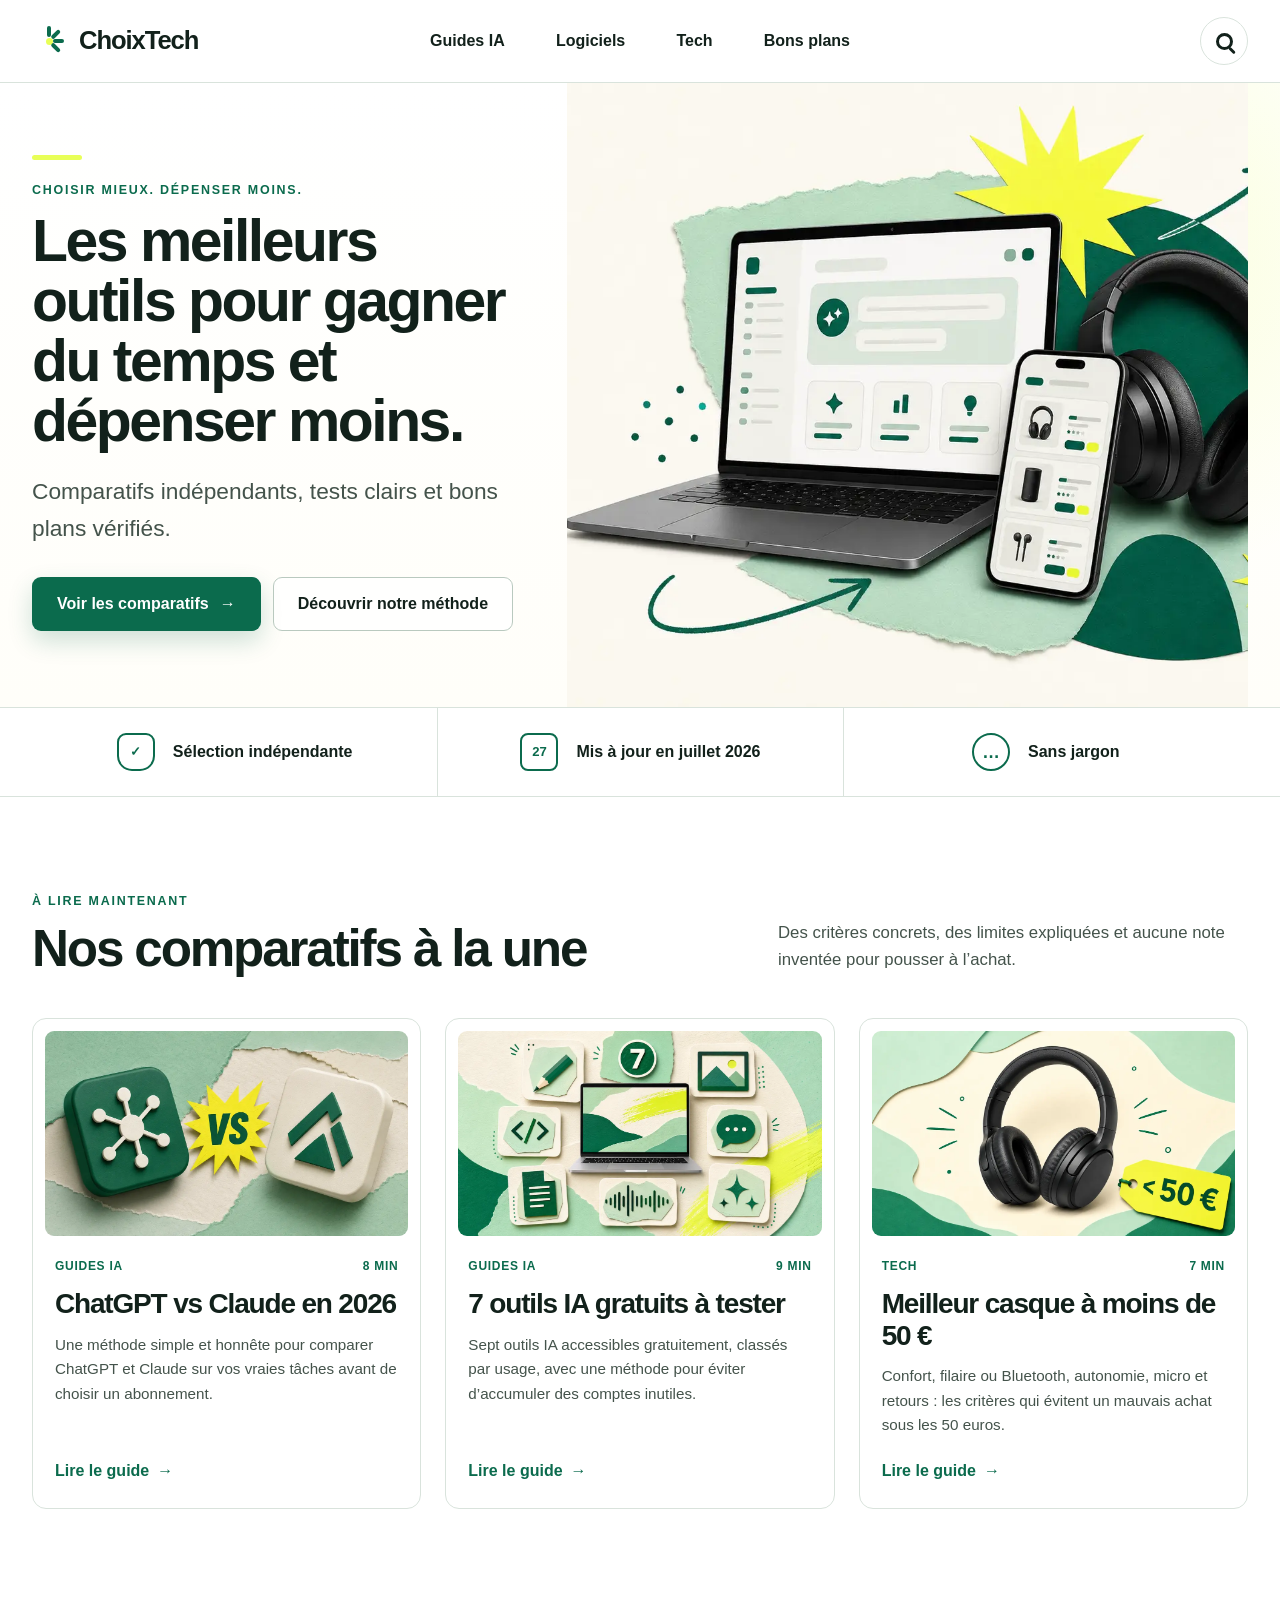
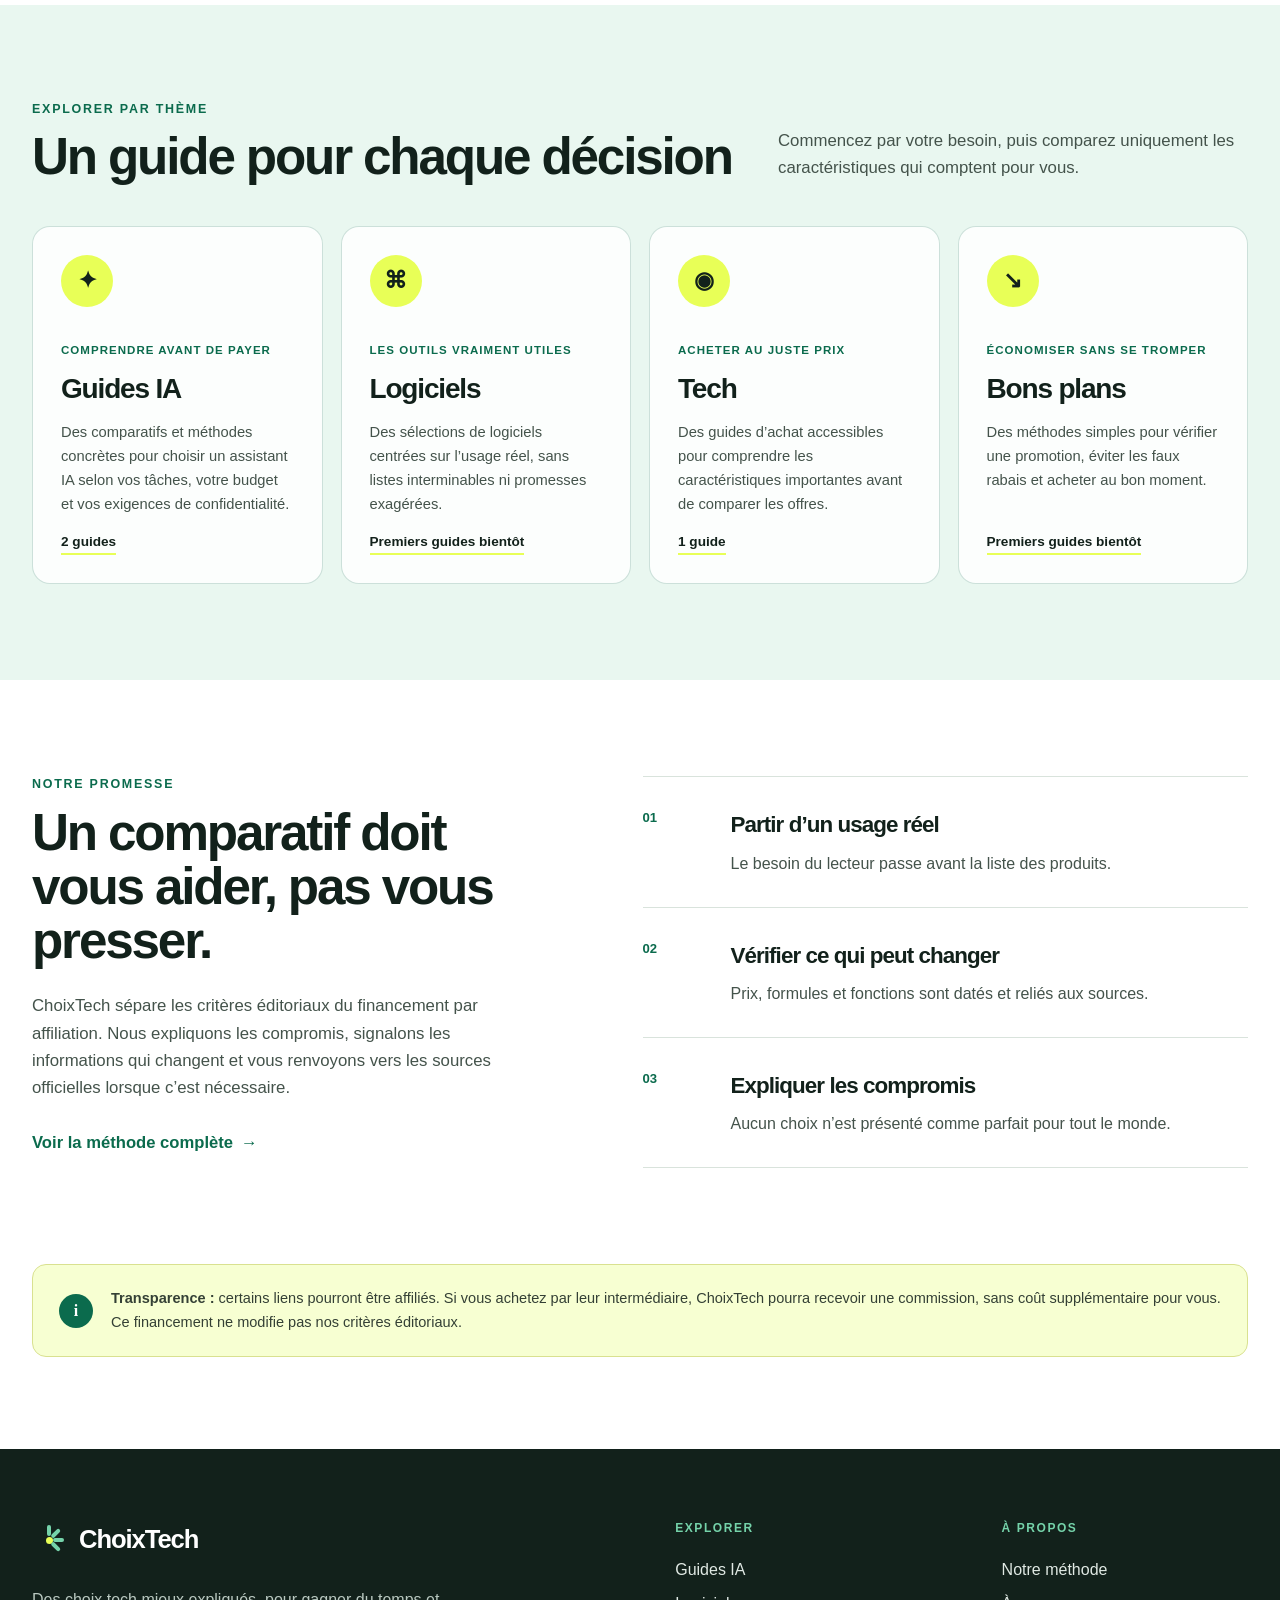
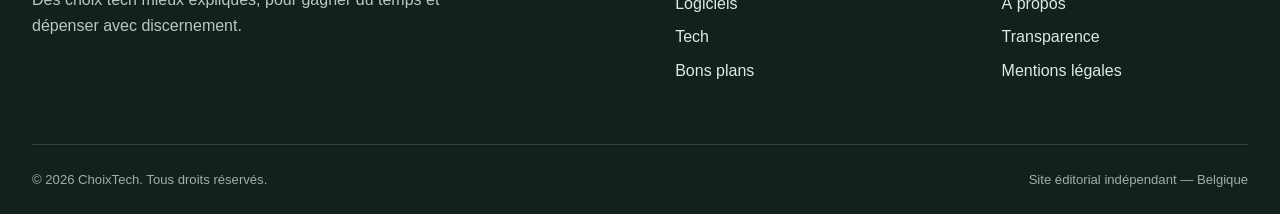
==== index.html @ 821b6a8f "Deploy ChoixTech to GitHub Pages" ====
<!doctype html>
<html lang="fr-BE">
<head>
  <meta charset="utf-8">
  <meta name="viewport" content="width=device-width,initial-scale=1">
  <title>ChoixTech — Comparatifs IA, logiciels et tech sans jargon</title>
  <meta name="description" content="Des comparatifs indépendants, des guides pratiques et des bons plans expliqués clairement pour choisir vos outils IA, logiciels et produits tech.">
  <meta name="robots" content="index,follow,max-image-preview:large,max-snippet:-1,max-video-preview:-1">
  <link rel="canonical" href="https://choixtech.de5.net/">
  <link rel="icon" href="/favicon.svg" type="image/svg+xml">
  <link rel="stylesheet" href="/styles.css">
  <meta property="og:type" content="website">
  <meta property="og:locale" content="fr_BE">
  <meta property="og:site_name" content="ChoixTech">
  <meta property="og:title" content="ChoixTech — Comparatifs IA, logiciels et tech sans jargon">
  <meta property="og:description" content="Des comparatifs indépendants, des guides pratiques et des bons plans expliqués clairement pour choisir vos outils IA, logiciels et produits tech.">
  <meta property="og:url" content="https://choixtech.de5.net/">
  <meta property="og:image" content="https://choixtech.de5.net/images/hero-collage.webp">
  <meta name="twitter:card" content="summary_large_image">
  <meta name="twitter:title" content="ChoixTech — Comparatifs IA, logiciels et tech sans jargon">
  <meta name="twitter:description" content="Des comparatifs indépendants, des guides pratiques et des bons plans expliqués clairement pour choisir vos outils IA, logiciels et produits tech.">
  <meta name="twitter:image" content="https://choixtech.de5.net/images/hero-collage.webp">
</head>
<body>

  <a class="skip-link" href="#contenu">Aller au contenu</a>
  <header class="site-header">
    <div class="site-container header-inner">
      
  <a class="brand" href="/" aria-label="ChoixTech, accueil">
    <span class="brand-mark" aria-hidden="true"><i></i><i></i><i></i><i></i></span>
    <span>ChoixTech</span>
  </a>
      <nav class="desktop-nav" aria-label="Navigation principale">
        <a href="/guides-ia/">Guides IA</a><a href="/logiciels/">Logiciels</a><a href="/tech/">Tech</a><a href="/bons-plans/">Bons plans</a>
      </nav>
      <a class="search-shortcut" href="/#articles" aria-label="Parcourir les derniers guides">
        <span aria-hidden="true"></span>
      </a>
      <details class="mobile-menu">
        <summary aria-label="Ouvrir le menu"><span></span><span></span><span></span></summary>
        <nav aria-label="Navigation mobile">
          <a href="/guides-ia/">Guides IA</a><a href="/logiciels/">Logiciels</a><a href="/tech/">Tech</a><a href="/bons-plans/">Bons plans</a>
        </nav>
      </details>
    </div>
  </header>

  <main id="contenu">
    <section class="hero">
      <div class="site-container hero-grid">
        <div class="hero-copy">
          <span class="hero-dash" aria-hidden="true"></span>
          <p class="eyebrow">Choisir mieux. Dépenser moins.</p>
          <h1>Les meilleurs outils pour gagner du temps et dépenser moins.</h1>
          <p class="hero-lead">Comparatifs indépendants, tests clairs et bons plans vérifiés.</p>
          <div class="hero-actions">
            <a class="button button-primary" href="#articles">Voir les comparatifs <span aria-hidden="true">→</span></a>
            <a class="button button-quiet" href="/methodologie/">Découvrir notre méthode</a>
          </div>
        </div>
        <div class="hero-visual">
          <img src="/images/hero-collage.webp" width="1400" height="933" alt="Ordinateur, casque et téléphone réunis dans un collage éditorial vert et jaune" fetchpriority="high">
        </div>
      </div>
    </section>
    <section class="trust-strip" aria-label="Nos engagements">
      <div class="site-container trust-grid">
        <div><span class="trust-icon shield-icon" aria-hidden="true">✓</span><span>Sélection indépendante</span></div>
        <div><span class="trust-icon calendar-icon" aria-hidden="true">27</span><span>Mis à jour en juillet 2026</span></div>
        <div><span class="trust-icon bubble-icon" aria-hidden="true">…</span><span>Sans jargon</span></div>
      </div>
    </section>
    <section class="section site-container" id="articles">
      <div class="section-heading">
        <div><p class="eyebrow">À lire maintenant</p><h2>Nos comparatifs à la une</h2></div>
        <p>Des critères concrets, des limites expliquées et aucune note inventée pour pousser à l’achat.</p>
      </div>
      <div class="featured-grid">
    <article class="article-card">
      <a href="/guides-ia/chatgpt-vs-claude-2026/" class="article-card-link" aria-label="Lire : ChatGPT ou Claude en 2026 : lequel choisir selon votre usage ?">
        <div class="article-card-image"><img src="/images/compare-ai.webp" alt="Deux assistants d’intelligence artificielle représentés face à face dans un collage vert et jaune" width="1200" height="675" fetchpriority="high"></div>
        <div class="article-card-body">
          <div class="article-card-meta"><span>Guides IA</span><span>8 min</span></div>
          <h3>ChatGPT vs Claude en 2026</h3>
          <p>Une méthode simple et honnête pour comparer ChatGPT et Claude sur vos vraies tâches avant de choisir un abonnement.</p>
          <span class="text-link">Lire le guide <span aria-hidden="true">→</span></span>
        </div>
      </a>
    </article>
    <article class="article-card">
      <a href="/guides-ia/outils-ia-gratuits/" class="article-card-link" aria-label="Lire : 7 outils IA gratuits à tester avant de prendre un abonnement">
        <div class="article-card-image"><img src="/images/free-ai-tools.webp" alt="Ordinateur entouré de sept icônes d’outils numériques dans un collage vert, crème et jaune" width="1200" height="675" loading="lazy"></div>
        <div class="article-card-body">
          <div class="article-card-meta"><span>Guides IA</span><span>9 min</span></div>
          <h3>7 outils IA gratuits à tester</h3>
          <p>Sept outils IA accessibles gratuitement, classés par usage, avec une méthode pour éviter d’accumuler des comptes inutiles.</p>
          <span class="text-link">Lire le guide <span aria-hidden="true">→</span></span>
        </div>
      </a>
    </article>
    <article class="article-card">
      <a href="/tech/casque-moins-de-50-euros/" class="article-card-link" aria-label="Lire : Meilleur casque à moins de 50 € : les 7 critères avant d’acheter">
        <div class="article-card-image"><img src="/images/headphones-under-50.webp" alt="Casque audio noir présenté sur un collage vert et jaune avec une étiquette moins de 50 euros" width="1200" height="675" loading="lazy"></div>
        <div class="article-card-body">
          <div class="article-card-meta"><span>Tech</span><span>7 min</span></div>
          <h3>Meilleur casque à moins de 50 €</h3>
          <p>Confort, filaire ou Bluetooth, autonomie, micro et retours : les critères qui évitent un mauvais achat sous les 50 euros.</p>
          <span class="text-link">Lire le guide <span aria-hidden="true">→</span></span>
        </div>
      </a>
    </article></div>
    </section>
    <section class="section section-tint">
      <div class="site-container">
        <div class="section-heading">
          <div><p class="eyebrow">Explorer par thème</p><h2>Un guide pour chaque décision</h2></div>
          <p>Commencez par votre besoin, puis comparez uniquement les caractéristiques qui comptent pour vous.</p>
        </div>
        <div class="category-grid">
        <a class="category-card" href="/guides-ia/">
          <span class="category-icon" aria-hidden="true">✦</span>
          <span class="category-kicker">Comprendre avant de payer</span>
          <h3>Guides IA</h3>
          <p>Des comparatifs et méthodes concrètes pour choisir un assistant IA selon vos tâches, votre budget et vos exigences de confidentialité.</p>
          <span class="category-count">2 guides</span>
        </a>
        <a class="category-card" href="/logiciels/">
          <span class="category-icon" aria-hidden="true">⌘</span>
          <span class="category-kicker">Les outils vraiment utiles</span>
          <h3>Logiciels</h3>
          <p>Des sélections de logiciels centrées sur l’usage réel, sans listes interminables ni promesses exagérées.</p>
          <span class="category-count">Premiers guides bientôt</span>
        </a>
        <a class="category-card" href="/tech/">
          <span class="category-icon" aria-hidden="true">◉</span>
          <span class="category-kicker">Acheter au juste prix</span>
          <h3>Tech</h3>
          <p>Des guides d’achat accessibles pour comprendre les caractéristiques importantes avant de comparer les offres.</p>
          <span class="category-count">1 guide</span>
        </a>
        <a class="category-card" href="/bons-plans/">
          <span class="category-icon" aria-hidden="true">↘</span>
          <span class="category-kicker">Économiser sans se tromper</span>
          <h3>Bons plans</h3>
          <p>Des méthodes simples pour vérifier une promotion, éviter les faux rabais et acheter au bon moment.</p>
          <span class="category-count">Premiers guides bientôt</span>
        </a></div>
      </div>
    </section>
    <section class="section site-container method-section">
      <div class="method-intro">
        <p class="eyebrow">Notre promesse</p>
        <h2>Un comparatif doit vous aider, pas vous presser.</h2>
        <p>ChoixTech sépare les critères éditoriaux du financement par affiliation. Nous expliquons les compromis, signalons les informations qui changent et vous renvoyons vers les sources officielles lorsque c’est nécessaire.</p>
        <a class="text-link text-link-large" href="/methodologie/">Voir la méthode complète <span aria-hidden="true">→</span></a>
      </div>
      <ol class="method-list">
        <li><span>01</span><div><h3>Partir d’un usage réel</h3><p>Le besoin du lecteur passe avant la liste des produits.</p></div></li>
        <li><span>02</span><div><h3>Vérifier ce qui peut changer</h3><p>Prix, formules et fonctions sont datés et reliés aux sources.</p></div></li>
        <li><span>03</span><div><h3>Expliquer les compromis</h3><p>Aucun choix n’est présenté comme parfait pour tout le monde.</p></div></li>
      </ol>
    </section>
    <section class="site-container disclosure-wrap">
  <aside class="disclosure" aria-label="Transparence sur l’affiliation">
    <span class="disclosure-icon" aria-hidden="true">i</span>
    <p><strong>Transparence :</strong> certains liens pourront être affiliés. Si vous achetez par leur intermédiaire, ChoixTech pourra recevoir une commission, sans coût supplémentaire pour vous. Ce financement ne modifie pas nos critères éditoriaux.</p>
  </aside></section>
  </main>

  <footer class="site-footer">
    <div class="site-container footer-grid">
      <div class="footer-intro">
        
  <a class="brand" href="/" aria-label="ChoixTech, accueil">
    <span class="brand-mark" aria-hidden="true"><i></i><i></i><i></i><i></i></span>
    <span>ChoixTech</span>
  </a>
        <p>Des choix tech mieux expliqués, pour gagner du temps et dépenser avec discernement.</p>
      </div>
      <div class="footer-column">
        <h2>Explorer</h2>
        <a href="/guides-ia/">Guides IA</a><a href="/logiciels/">Logiciels</a><a href="/tech/">Tech</a><a href="/bons-plans/">Bons plans</a>
      </div>
      <div class="footer-column">
        <h2>À propos</h2>
        <a href="/methodologie/">Notre méthode</a>
        <a href="/a-propos/">À propos</a>
        <a href="/transparence/">Transparence</a>
        <a href="/mentions-legales/">Mentions légales</a>
      </div>
    </div>
    <div class="site-container footer-bottom">
      <p>© 2026 ChoixTech. Tous droits réservés.</p>
      <p>Site éditorial indépendant — Belgique</p>
    </div>
  </footer>
<script type="application/ld+json">{"@context":"https://schema.org","@type":"WebSite","name":"ChoixTech","url":"https://choixtech.de5.net","description":"Des comparatifs indépendants, des guides pratiques et des bons plans expliqués clairement pour choisir vos outils IA, logiciels et produits tech.","inLanguage":"fr-BE","publisher":{"@type":"Organization","name":"ChoixTech","url":"https://choixtech.de5.net"}}</script>

</body>
</html>
---- styles.css ----
:root {
  --ink: #12211b;
  --muted: #44534b;
  --green: #0b6b4d;
  --green-dark: #07543d;
  --lemon: #e8ff57;
  --lemon-pale: #f7ffd2;
  --mint: #e9f7f0;
  --paper: #fffdf6;
  --line: #d9e3dc;
  --white: #fff;
  --content: 1336px;
  --shadow: 0 18px 50px rgba(18, 33, 27, 0.1);
}

* { box-sizing: border-box; }
html { scroll-behavior: smooth; }
body {
  margin: 0;
  background: var(--white);
  color: var(--ink);
  font-family: "Avenir Next", "Segoe UI", "Helvetica Neue", Arial, sans-serif;
  font-size: 16px;
  line-height: 1.62;
  -webkit-font-smoothing: antialiased;
}
a { color: inherit; text-decoration: none; }
img { display: block; max-width: 100%; }
h1, h2, h3, p { margin-top: 0; }
h1, h2, h3, .brand {
  font-family: "Arial Black", "Avenir Next", "Segoe UI", Arial, sans-serif;
  letter-spacing: -0.042em;
}
::selection { background: var(--lemon); }
:focus-visible { outline: 3px solid var(--green); outline-offset: 4px; }
.site-container { width: min(calc(100% - 64px), var(--content)); margin-inline: auto; }
.skip-link {
  position: fixed; z-index: 100; top: 12px; left: 12px;
  padding: 10px 16px; border-radius: 999px; background: var(--ink);
  color: #fff; transform: translateY(-160%);
}
.skip-link:focus { transform: translateY(0); }

.site-header {
  position: sticky; z-index: 50; top: 0; border-bottom: 1px solid var(--line);
  background: rgba(255,255,255,.94); backdrop-filter: blur(16px);
}
.header-inner {
  display: grid; grid-template-columns: 1fr auto 1fr;
  align-items: center; min-height: 82px;
}
.brand {
  display: inline-flex; align-items: center; justify-self: start; gap: 13px;
  width: max-content; font-size: clamp(1.35rem,2vw,1.85rem); font-weight: 900;
}
.brand-mark { position: relative; display: inline-block; width: 34px; height: 34px; flex: 0 0 34px; }
.brand-mark::before {
  position: absolute; top: 14px; left: 14px; width: 7px; height: 7px;
  border-radius: 50%; background: var(--lemon); content: "";
}
.brand-mark i {
  position: absolute; top: 2px; left: 15px; width: 4px; height: 11px;
  border-radius: 99px; background: var(--green); transform-origin: 2px 15px;
}
.brand-mark i:nth-child(2){transform:rotate(45deg)}
.brand-mark i:nth-child(3){transform:rotate(90deg)}
.brand-mark i:nth-child(4){transform:rotate(135deg)}
.desktop-nav { display:flex; align-items:center; gap:clamp(28px,4vw,64px); font-weight:750; }
.desktop-nav a { position:relative; padding-block:28px; }
.desktop-nav a::after {
  position:absolute; right:0; bottom:20px; left:0; height:3px; border-radius:99px;
  background:var(--green); content:""; transform:scaleX(0); transform-origin:left;
  transition:transform .18s ease;
}
.desktop-nav a:hover::after { transform:scaleX(1); }
.search-shortcut {
  display:grid; width:48px; height:48px; place-items:center; justify-self:end;
  border:1px solid var(--line); border-radius:50%; transition:.18s ease;
}
.search-shortcut span {
  position:relative; width:17px; height:17px; border:3px solid var(--ink); border-radius:50%;
}
.search-shortcut span::after {
  position:absolute; right:-6px; bottom:-5px; width:8px; height:3px;
  border-radius:99px; background:var(--ink); content:""; transform:rotate(45deg);
}
.search-shortcut:hover { border-color:var(--green); background:var(--mint); transform:translateY(-2px); }
.mobile-menu { display:none; }

.hero {
  overflow:hidden; border-bottom:1px solid var(--line);
  background:radial-gradient(circle at 88% 25%,rgba(232,255,87,.2),transparent 28%),linear-gradient(#fff,#fffef9);
}
.hero-grid { display:grid; grid-template-columns:.88fr 1.12fr; align-items:center; min-height:540px; }
.hero-copy { position:relative; z-index:2; padding:72px 36px 76px 0; }
.hero-dash { display:block; width:50px; height:5px; margin-bottom:22px; border-radius:99px; background:var(--lemon); }
.eyebrow {
  margin-bottom:13px; color:var(--green); font-size:.78rem; font-weight:850;
  letter-spacing:.14em; line-height:1.3; text-transform:uppercase;
}
.hero h1 {
  max-width:690px; margin-bottom:22px; font-size:clamp(3.15rem,4.6vw,5rem);
  font-weight:900; line-height:1.02;
}
.hero-lead { max-width:590px; margin-bottom:30px; color:var(--muted); font-size:clamp(1.16rem,1.8vw,1.42rem); }
.hero-actions { display:flex; align-items:center; flex-wrap:wrap; gap:12px; }
.button {
  display:inline-flex; min-height:54px; align-items:center; justify-content:center;
  gap:11px; padding:14px 24px; border:1px solid transparent; border-radius:9px;
  font-weight:850; line-height:1.2; transition:.18s ease;
}
.button-primary { background:var(--green); box-shadow:0 10px 24px rgba(11,107,77,.2); color:#fff; }
.button-primary:hover { background:var(--green-dark); box-shadow:0 14px 32px rgba(11,107,77,.27); transform:translateY(-2px); }
.button-quiet { border-color:#b9c9bf; background:rgba(255,255,255,.75); }
.button-quiet:hover { border-color:var(--green); background:var(--mint); transform:translateY(-2px); }
.hero-visual { align-self:stretch; min-height:540px; }
.hero-visual img { width:100%; height:100%; object-fit:cover; object-position:53% center; }

.trust-strip { border-bottom:1px solid var(--line); }
.trust-grid { display:grid; grid-template-columns:repeat(3,1fr); min-height:88px; }
.trust-grid>div { display:flex; align-items:center; justify-content:center; gap:18px; padding:16px 28px; font-weight:750; }
.trust-grid>div+div { border-left:1px solid var(--line); }
.trust-icon {
  display:grid; width:38px; height:38px; flex:0 0 38px; place-items:center;
  border:2px solid var(--green); color:var(--green); font-size:.82rem; font-weight:900;
}
.shield-icon { border-radius:9px 9px 15px 15px; }
.calendar-icon { border-radius:8px; }
.bubble-icon { border-radius:50%; font-size:1.1rem; }

.section { padding-block:96px; }
.section-tint { background:var(--mint); }
.section-heading {
  display:grid; grid-template-columns:1fr minmax(280px,470px); align-items:end;
  gap:40px; margin-bottom:42px;
}
.section-heading h2,.method-intro h2,.page-hero h1,.article-header h1,.content-page h1 {
  margin-bottom:0; font-size:clamp(2.15rem,4vw,3.65rem); font-weight:900; line-height:1.06;
}
.section-heading>p { margin-bottom:3px; color:var(--muted); font-size:1.05rem; }
.featured-grid,.category-articles { display:grid; grid-template-columns:repeat(3,minmax(0,1fr)); gap:24px; }
.article-card { min-width:0; }
.article-card-link {
  display:flex; height:100%; flex-direction:column; overflow:hidden;
  border:1px solid var(--line); border-radius:14px; background:#fff; transition:.2s ease;
}
.article-card-link:hover { border-color:var(--green); box-shadow:var(--shadow); transform:translateY(-5px); }
.article-card-image {
  aspect-ratio:16/9; overflow:hidden; margin:12px 12px 0; border-radius:9px; background:var(--mint);
}
.article-card-image img { width:100%; height:100%; object-fit:cover; transition:transform .26s ease; }
.article-card-link:hover .article-card-image img { transform:scale(1.025); }
.article-card-placeholder {
  display:grid; aspect-ratio:16/9; margin:12px 12px 0; place-items:center;
  border-radius:9px; background:var(--mint); color:var(--green); font-size:3rem; font-weight:900;
}
.article-card-body { display:flex; flex:1; flex-direction:column; padding:21px 22px 24px; }
.article-card-meta {
  display:flex; justify-content:space-between; gap:16px; margin-bottom:12px;
  color:var(--green); font-size:.75rem; font-weight:850; letter-spacing:.06em; text-transform:uppercase;
}
.article-card h3 { margin-bottom:13px; font-size:clamp(1.35rem,2.2vw,1.75rem); font-weight:900; line-height:1.12; }
.article-card p { margin-bottom:20px; color:var(--muted); font-size:.95rem; }
.text-link { display:inline-flex; align-items:center; gap:8px; margin-top:auto; color:var(--green); font-weight:850; }
.text-link span { transition:transform .18s ease; }
a:hover .text-link span,.text-link:hover span { transform:translateX(4px); }
.text-link-large { margin-top:12px; font-size:1.04rem; }

.category-grid { display:grid; grid-template-columns:repeat(4,minmax(0,1fr)); gap:18px; }
.category-card {
  display:flex; min-height:340px; flex-direction:column; align-items:flex-start;
  padding:28px; border:1px solid rgba(11,107,77,.2); border-radius:18px;
  background:rgba(255,255,255,.86); transition:.18s ease;
}
.category-card:hover { border-color:var(--green); background:#fff; box-shadow:0 16px 40px rgba(11,107,77,.1); transform:translateY(-4px); }
.category-icon {
  display:grid; width:52px; height:52px; margin-bottom:34px; place-items:center;
  border-radius:50%; background:var(--lemon); font-size:1.45rem; font-weight:900;
}
.category-kicker { color:var(--green); font-size:.72rem; font-weight:850; letter-spacing:.09em; text-transform:uppercase; }
.category-card h3 { margin:6px 0 10px; font-size:1.75rem; font-weight:900; }
.category-card p { color:var(--muted); font-size:.92rem; }
.category-count { margin-top:auto; border-bottom:2px solid var(--lemon); font-size:.85rem; font-weight:850; }

.method-section { display:grid; grid-template-columns:.9fr 1.1fr; align-items:start; gap:clamp(60px,9vw,140px); }
.method-intro { position:sticky; top:130px; }
.method-intro h2 { margin-bottom:24px; }
.method-intro>p:not(.eyebrow) { max-width:620px; color:var(--muted); font-size:1.05rem; }
.method-list { margin:0; padding:0; list-style:none; }
.method-list li { display:grid; grid-template-columns:70px 1fr; gap:18px; padding:30px 0; border-top:1px solid var(--line); }
.method-list li:last-child { border-bottom:1px solid var(--line); }
.method-list>li>span { color:var(--green); font-size:.82rem; font-weight:900; }
.method-list h3 { margin-bottom:7px; font-size:1.4rem; }
.method-list p { margin:0; color:var(--muted); }
.disclosure-wrap { padding-bottom:92px; }
.disclosure {
  display:grid; grid-template-columns:auto 1fr; align-items:center; gap:18px;
  padding:22px 26px; border:1px solid #d9e190; border-radius:14px; background:var(--lemon-pale);
}
.disclosure p { margin:0; color:#344035; font-size:.91rem; }
.disclosure-icon {
  display:grid; width:34px; height:34px; place-items:center; border-radius:50%;
  background:var(--green); color:#fff; font-family:Georgia,serif; font-weight:700;
}

.site-footer { padding-top:70px; background:var(--ink); color:#fff; }
.site-footer .brand-mark i { background:#75d3aa; }
.footer-grid { display:grid; grid-template-columns:1.6fr .7fr .7fr; gap:80px; padding-bottom:60px; }
.footer-intro p { max-width:420px; margin:22px 0 0; color:#b9c8c0; }
.footer-column { display:flex; flex-direction:column; align-items:flex-start; gap:8px; }
.footer-column h2 {
  margin-bottom:10px; color:#75d3aa; font-family:inherit; font-size:.75rem;
  letter-spacing:.13em; text-transform:uppercase;
}
.footer-column a { color:#e0e9e4; }
.footer-column a:hover { color:var(--lemon); }
.footer-bottom {
  display:flex; justify-content:space-between; gap:30px; padding-block:24px;
  border-top:1px solid #30433a; color:#9fb0a7; font-size:.82rem;
}
.footer-bottom p { margin:0; }

.page-hero {
  padding:88px 0 72px; border-bottom:1px solid var(--line);
  background:radial-gradient(circle at 88% 20%,rgba(232,255,87,.48),transparent 19%),var(--mint);
}
.page-hero-inner { display:grid; grid-template-columns:.9fr minmax(280px,.55fr); align-items:end; gap:80px; }
.page-hero h1 { margin-bottom:20px; }
.page-hero-copy>p:last-child { max-width:720px; margin:0; color:var(--muted); font-size:1.17rem; }
.page-stat { padding:28px; border:1px solid rgba(11,107,77,.25); border-radius:18px; background:rgba(255,255,255,.72); }
.page-stat strong { display:block; margin-bottom:4px; font-size:2.35rem; line-height:1; }
.page-stat span { color:var(--muted); font-size:.92rem; }
.empty-category {
  display:grid; grid-template-columns:auto 1fr; gap:24px; padding:34px;
  border:1px solid var(--line); border-radius:18px; background:var(--paper);
}
.empty-category>span { display:grid; width:54px; height:54px; place-items:center; border-radius:50%; background:var(--lemon); font-size:1.5rem; }
.empty-category h2 { margin-bottom:8px; font-size:1.5rem; }
.empty-category p { margin:0; color:var(--muted); }

.article-shell { padding:44px 0 100px; }
.breadcrumb { display:flex; flex-wrap:wrap; gap:9px; margin-bottom:32px; color:#607068; font-size:.86rem; }
.breadcrumb a { color:var(--green); font-weight:750; }
.article-header { max-width:1040px; margin-inline:auto; text-align:center; }
.article-header h1 { margin-bottom:24px; }
.article-deck { max-width:780px; margin:0 auto 20px; color:var(--muted); font-size:clamp(1.08rem,2vw,1.28rem); }
.article-byline { display:flex; justify-content:center; flex-wrap:wrap; gap:10px 18px; margin-bottom:36px; color:#64736b; font-size:.86rem; }
.article-byline span+span::before { margin-right:18px; color:#b9c9bf; content:"•"; }
.article-hero-image { overflow:hidden; max-width:1120px; margin:0 auto 58px; border-radius:20px; background:var(--mint); box-shadow:var(--shadow); }
.article-hero-image img { width:100%; aspect-ratio:16/9; object-fit:cover; }
.article-layout { display:grid; grid-template-columns:minmax(0,760px) minmax(220px,300px); justify-content:center; gap:84px; }
.takeaway-box { margin-bottom:46px; padding:28px 30px; border:1px solid #dce792; border-radius:16px; background:var(--lemon-pale); }
.takeaway-box h2 { margin-bottom:14px; font-size:1.2rem; }
.takeaway-box ul { margin:0; padding-left:22px; }
.article-section { margin-bottom:44px; }
.article-section h2 { margin-bottom:17px; font-size:clamp(1.65rem,3vw,2.12rem); line-height:1.16; }
.article-section p { color:#33433b; font-size:1.05rem; line-height:1.82; }
.article-section ul { margin:22px 0; padding:0; list-style:none; }
.article-section li { position:relative; padding-left:28px; color:#33433b; line-height:1.75; }
.article-section li::before {
  position:absolute; top:.72em; left:4px; width:8px; height:8px; border-radius:50%;
  background:var(--lemon); box-shadow:0 0 0 3px var(--green); content:"";
}
.article-section li+li { margin-top:10px; }
.article-sidebar-inner { position:sticky; top:116px; padding:24px; border:1px solid var(--line); border-radius:15px; background:var(--paper); }
.article-sidebar h2 { margin-bottom:14px; font-family:inherit; font-size:.78rem; letter-spacing:.12em; text-transform:uppercase; }
.article-sidebar nav { display:flex; flex-direction:column; gap:10px; }
.article-sidebar a { color:#53625a; font-size:.9rem; line-height:1.35; }
.article-sidebar a:hover { color:var(--green); }
.sources-box,.faq-block { margin-top:56px; padding-top:38px; border-top:1px solid var(--line); }
.sources-box h2,.faq-block h2 { margin-bottom:20px; font-size:1.65rem; }
.sources-box a { color:var(--green); font-weight:750; text-decoration:underline; text-underline-offset:3px; }
.faq-item { padding:22px 0; border-top:1px solid var(--line); }
.faq-item:last-child { border-bottom:1px solid var(--line); }
.faq-item h3 { margin-bottom:8px; font-family:inherit; font-size:1.05rem; letter-spacing:-.01em; }
.faq-item p { margin:0; color:var(--muted); }
.article-body>.disclosure { margin-top:46px; }

.content-page { max-width:860px; padding:72px 0 100px; }
.content-page h1 { margin-bottom:24px; }
.content-page .lead { margin-bottom:44px; color:var(--muted); font-size:1.22rem; }
.content-page section { margin-top:44px; }
.content-page h2 { margin-bottom:14px; font-size:1.65rem; }
.content-page p,.content-page li { color:#33433b; line-height:1.8; }
.content-page li+li { margin-top:8px; }
.legal-placeholder { padding:20px 22px; border:1px solid #e7c96d; border-radius:12px; background:#fff8d8; }
.not-found { min-height:60vh; padding:100px 0; text-align:center; }
.not-found strong { display:block; color:var(--green); font-size:5rem; line-height:1; }
.not-found h1 { margin:18px 0 12px; font-size:2.7rem; }
.not-found p { margin-bottom:28px; color:var(--muted); }

@media (max-width:1080px){
  .site-container{width:min(calc(100% - 48px),var(--content))}
  .desktop-nav{gap:25px}
  .hero-grid{grid-template-columns:.95fr 1.05fr}
  .hero h1{font-size:clamp(2.85rem,5vw,4.1rem)}
  .category-grid{grid-template-columns:repeat(2,minmax(0,1fr))}
  .category-card{min-height:300px}
  .article-layout{grid-template-columns:minmax(0,740px)}
  .article-sidebar{display:none}
}
@media (max-width:820px){
  .site-container{width:min(calc(100% - 36px),var(--content))}
  .header-inner{display:flex; min-height:72px; justify-content:space-between}
  .desktop-nav,.search-shortcut{display:none}
  .mobile-menu{position:relative; display:block}
  .mobile-menu summary{
    display:flex; width:46px; height:46px; cursor:pointer; flex-direction:column;
    align-items:center; justify-content:center; gap:5px; border:1px solid var(--line);
    border-radius:50%; list-style:none;
  }
  .mobile-menu summary::-webkit-details-marker{display:none}
  .mobile-menu summary span{width:18px;height:2px;border-radius:99px;background:var(--ink)}
  .mobile-menu nav{
    position:absolute; top:58px; right:0; display:flex; width:min(310px,calc(100vw - 36px));
    flex-direction:column; gap:4px; padding:12px; border:1px solid var(--line);
    border-radius:14px; background:#fff; box-shadow:var(--shadow);
  }
  .mobile-menu nav a{padding:11px 13px;border-radius:8px;font-weight:750}
  .mobile-menu nav a:hover{background:var(--mint)}
  .hero-grid{grid-template-columns:1fr}
  .hero-copy{padding:68px 0 28px;text-align:center}
  .hero-dash{margin-inline:auto}
  .hero h1,.hero-lead{margin-inline:auto}
  .hero-actions{justify-content:center}
  .hero-visual{min-height:390px}
  .hero-visual img{object-position:center}
  .trust-grid{grid-template-columns:1fr;padding-block:9px}
  .trust-grid>div{justify-content:flex-start;padding:14px 6px}
  .trust-grid>div+div{border-top:1px solid var(--line);border-left:0}
  .section{padding-block:72px}
  .section-heading{grid-template-columns:1fr;gap:18px}
  .featured-grid,.category-articles{grid-template-columns:1fr}
  .method-section{grid-template-columns:1fr;gap:42px}
  .method-intro{position:static}
  .footer-grid{grid-template-columns:1fr 1fr;gap:48px}
  .footer-intro{grid-column:1/-1}
  .page-hero-inner{grid-template-columns:1fr;gap:34px}
  .page-stat{max-width:360px}
}
@media (max-width:560px){
  .site-container{width:min(calc(100% - 28px),var(--content))}
  .brand{gap:9px;font-size:1.32rem}
  .brand-mark{transform:scale(.86);transform-origin:left center}
  .hero-copy{padding-top:52px}
  .hero h1{font-size:clamp(2.45rem,12vw,3.2rem)}
  .hero-actions{align-items:stretch;flex-direction:column}
  .button{width:100%}
  .hero-visual{min-height:285px}
  .section-heading h2,.method-intro h2,.page-hero h1,.article-header h1,.content-page h1{font-size:2.3rem}
  .category-grid{grid-template-columns:1fr}
  .method-list li{grid-template-columns:46px 1fr}
  .disclosure{grid-template-columns:1fr}
  .footer-grid{grid-template-columns:1fr}
  .footer-intro{grid-column:auto}
  .footer-bottom{align-items:flex-start;flex-direction:column;gap:8px}
  .page-hero{padding:58px 0 52px}
  .empty-category{grid-template-columns:1fr}
  .article-header{text-align:left}
  .article-byline{justify-content:flex-start}
  .article-byline span+span::before{display:none}
  .article-hero-image{margin-bottom:38px;border-radius:13px}
  .takeaway-box{padding:22px}
}
@media (prefers-reduced-motion:reduce){
  html{scroll-behavior:auto}
  *,*::before,*::after{transition-duration:.01ms!important}
}
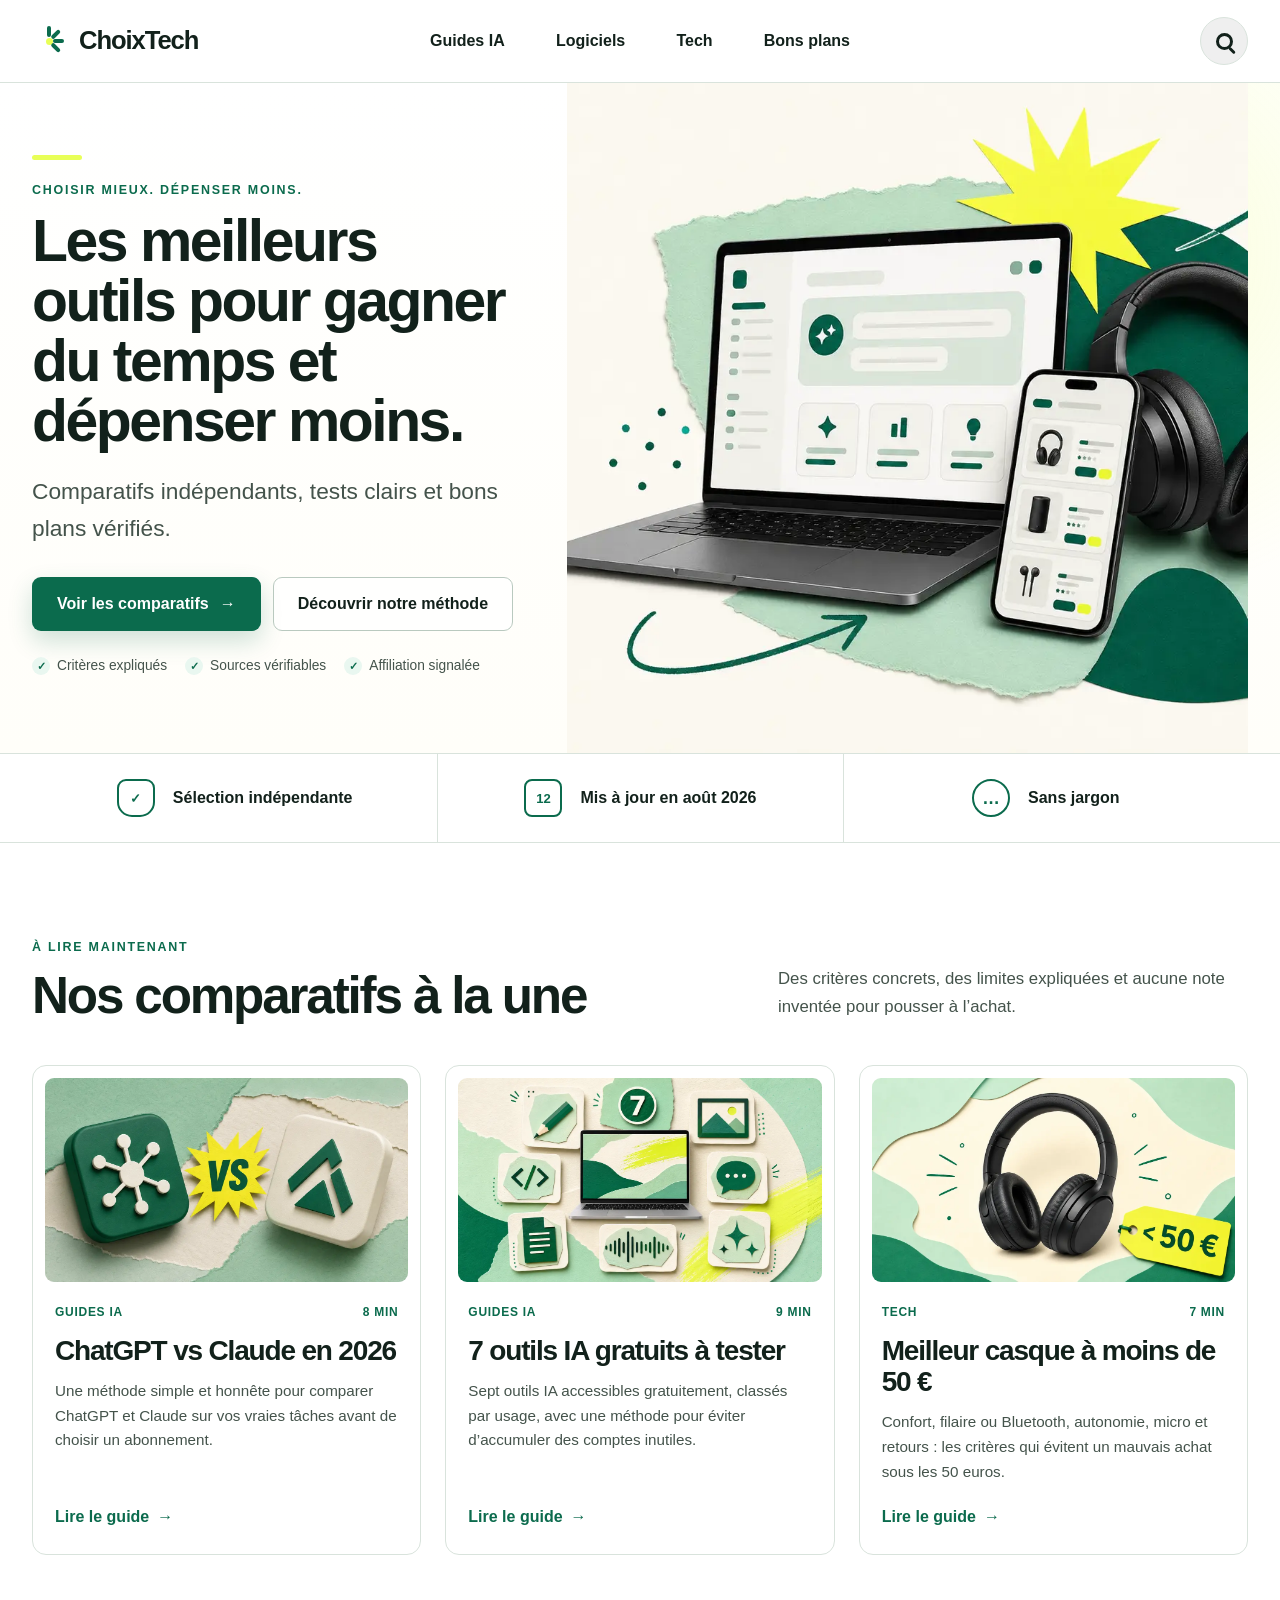
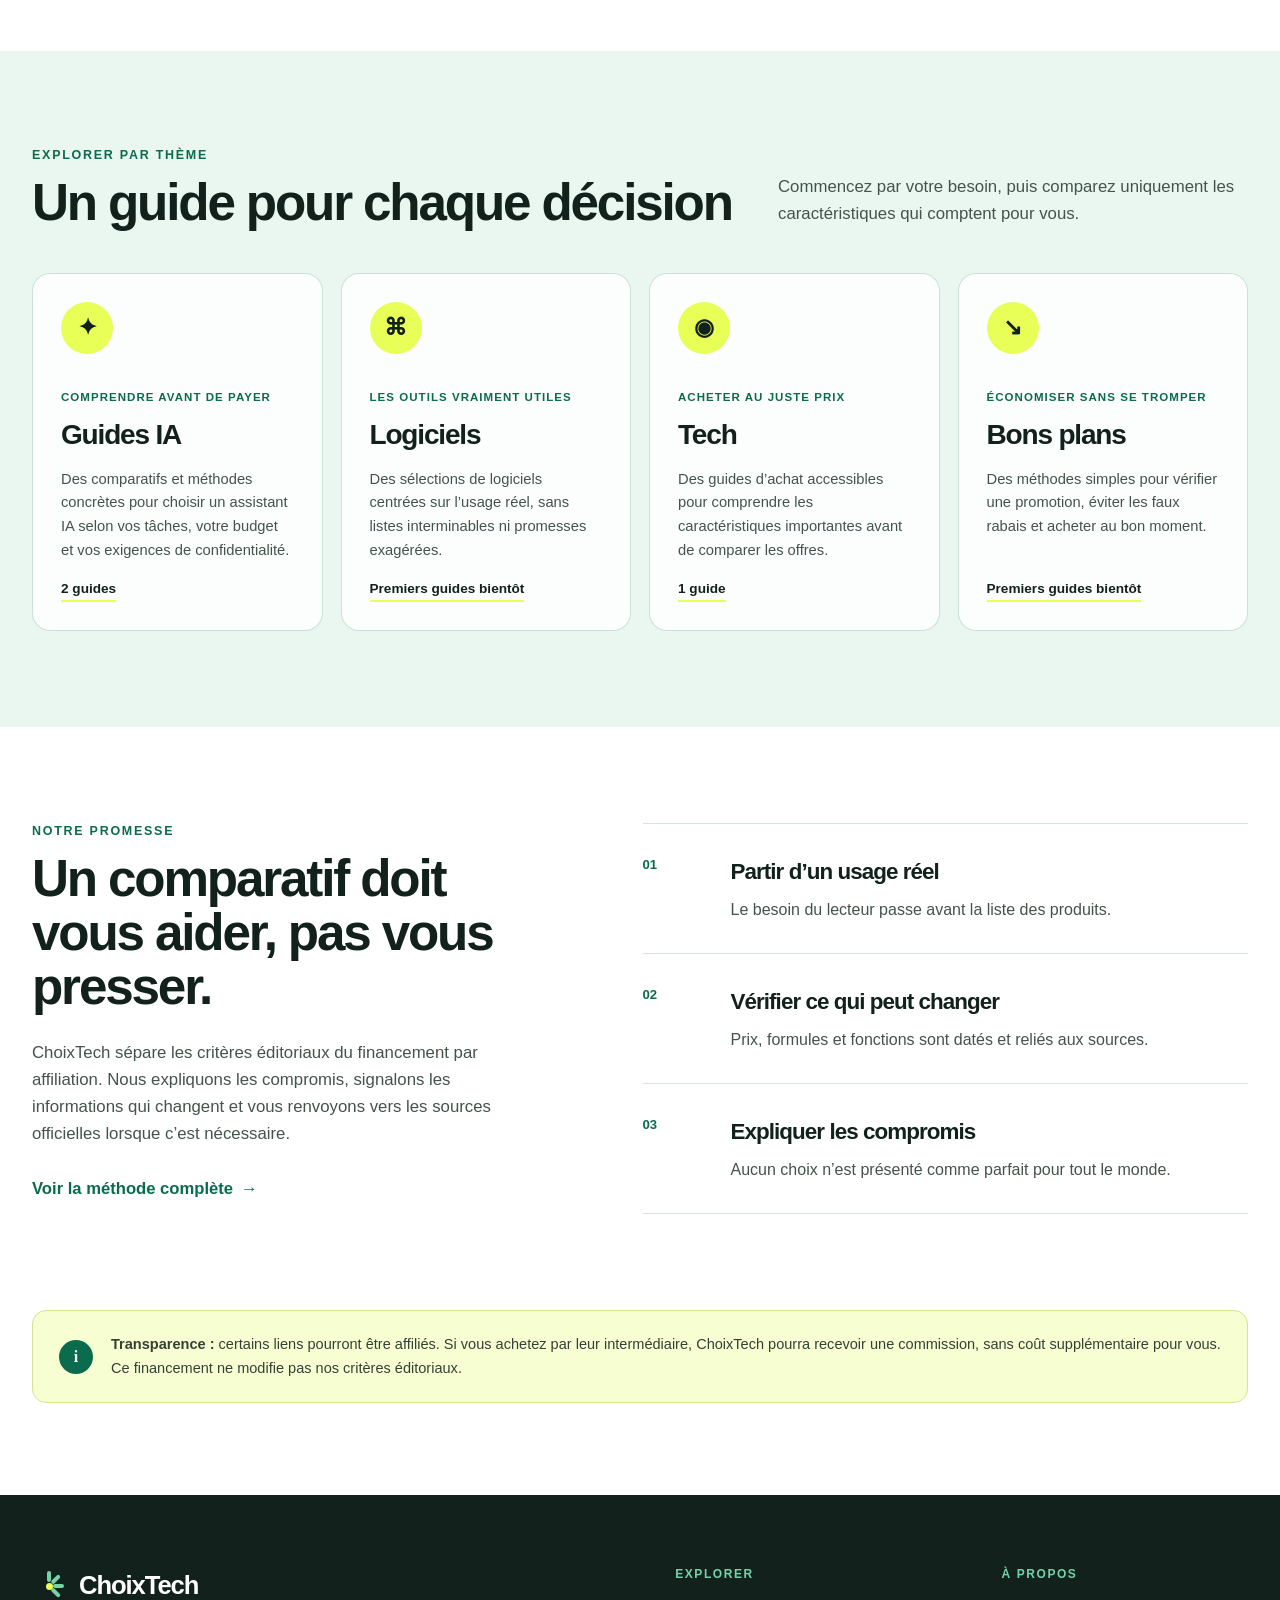
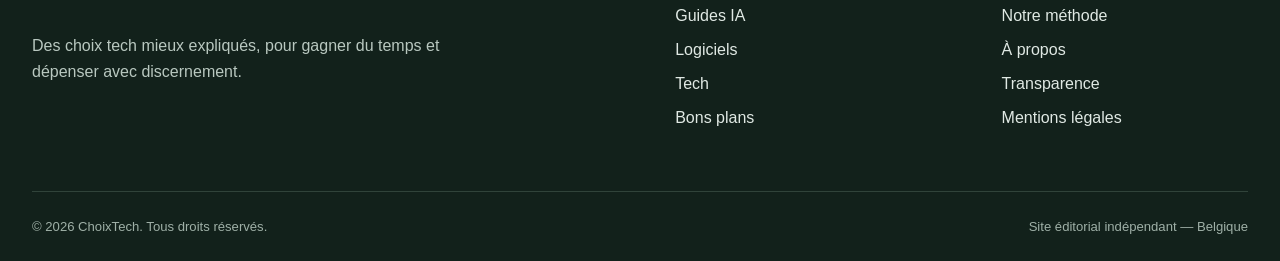
==== commit 7f25f16c: "Improve homepage UX and search" ====
--- a/index.html
+++ b/index.html
@@ -6,9 +6,12 @@
   <title>ChoixTech — Comparatifs IA, logiciels et tech sans jargon</title>
   <meta name="description" content="Des comparatifs indépendants, des guides pratiques et des bons plans expliqués clairement pour choisir vos outils IA, logiciels et produits tech.">
   <meta name="robots" content="index,follow,max-image-preview:large,max-snippet:-1,max-video-preview:-1">
+  <meta name="theme-color" content="#0b6b4d">
   <link rel="canonical" href="https://choixtech.de5.net/">
   <link rel="icon" href="/favicon.svg" type="image/svg+xml">
   <link rel="stylesheet" href="/styles.css">
+  <link rel="stylesheet" href="/enhancements.css">
+  <script src="/site.js" defer></script>
   <meta property="og:type" content="website">
   <meta property="og:locale" content="fr_BE">
   <meta property="og:site_name" content="ChoixTech">
@@ -34,9 +37,9 @@
       <nav class="desktop-nav" aria-label="Navigation principale">
         <a href="/guides-ia/">Guides IA</a><a href="/logiciels/">Logiciels</a><a href="/tech/">Tech</a><a href="/bons-plans/">Bons plans</a>
       </nav>
-      <a class="search-shortcut" href="/#articles" aria-label="Parcourir les derniers guides">
+      <button class="search-shortcut" type="button" aria-label="Rechercher sur ChoixTech" title="Rechercher (Ctrl/⌘ K)" data-search-open>
         <span aria-hidden="true"></span>
-      </a>
+      </button>
       <details class="mobile-menu">
         <summary aria-label="Ouvrir le menu"><span></span><span></span><span></span></summary>
         <nav aria-label="Navigation mobile">
@@ -58,6 +61,11 @@
             <a class="button button-primary" href="#articles">Voir les comparatifs <span aria-hidden="true">→</span></a>
             <a class="button button-quiet" href="/methodologie/">Découvrir notre méthode</a>
           </div>
+          <ul class="hero-proof" aria-label="Points forts de ChoixTech">
+            <li>Critères expliqués</li>
+            <li>Sources vérifiables</li>
+            <li>Affiliation signalée</li>
+          </ul>
         </div>
         <div class="hero-visual">
           <img src="/images/hero-collage.webp" width="1400" height="933" alt="Ordinateur, casque et téléphone réunis dans un collage éditorial vert et jaune" fetchpriority="high">
@@ -67,7 +75,7 @@
     <section class="trust-strip" aria-label="Nos engagements">
       <div class="site-container trust-grid">
         <div><span class="trust-icon shield-icon" aria-hidden="true">✓</span><span>Sélection indépendante</span></div>
-        <div><span class="trust-icon calendar-icon" aria-hidden="true">27</span><span>Mis à jour en juillet 2026</span></div>
+        <div><span class="trust-icon calendar-icon" aria-hidden="true">12</span><span>Mis à jour en août 2026</span></div>
         <div><span class="trust-icon bubble-icon" aria-hidden="true">…</span><span>Sans jargon</span></div>
       </div>
     </section>
@@ -168,6 +176,24 @@
   </aside></section>
   </main>
 
+  <dialog class="search-dialog" data-search-dialog aria-labelledby="search-title">
+    <div class="search-panel">
+      <div class="search-panel-header">
+        <div>
+          <p class="eyebrow">Recherche rapide</p>
+          <h2 id="search-title">Que cherchez-vous ?</h2>
+        </div>
+        <button class="search-close" type="button" aria-label="Fermer la recherche" data-search-close>×</button>
+      </div>
+      <div class="search-field-wrap">
+        <label class="skip-link" for="site-search">Rechercher dans ChoixTech</label>
+        <input class="search-field" id="site-search" type="search" placeholder="Ex. IA gratuite, casque, logiciels…" autocomplete="off" data-search-input>
+      </div>
+      <p class="search-help">Astuce : ouvrez la recherche à tout moment avec Ctrl K ou ⌘ K.</p>
+      <div class="search-results" data-search-results aria-live="polite"></div>
+    </div>
+  </dialog>
+
   <footer class="site-footer">
     <div class="site-container footer-grid">
       <div class="footer-intro">
--- a/enhancements.css
+++ b/enhancements.css
@@ -0,0 +1,172 @@
+/* ChoixTech — progressive UX enhancements */
+.search-shortcut {
+  appearance: none;
+  padding: 0;
+  cursor: pointer;
+  color: inherit;
+  font: inherit;
+}
+
+body.search-open { overflow: hidden; }
+
+.search-dialog {
+  width: min(760px, calc(100% - 32px));
+  max-height: min(760px, calc(100dvh - 48px));
+  padding: 0;
+  border: 0;
+  border-radius: 22px;
+  background: #fff;
+  color: var(--ink);
+  box-shadow: 0 30px 90px rgba(18, 33, 27, .28);
+}
+
+.search-dialog::backdrop {
+  background: rgba(18, 33, 27, .58);
+  backdrop-filter: blur(7px);
+}
+
+.search-panel { padding: 26px; }
+.search-panel-header {
+  display: flex;
+  align-items: flex-start;
+  justify-content: space-between;
+  gap: 24px;
+  margin-bottom: 22px;
+}
+.search-panel-header h2 {
+  margin: 3px 0 0;
+  font-size: clamp(1.8rem, 5vw, 2.55rem);
+  line-height: 1.05;
+}
+.search-close {
+  display: grid;
+  width: 44px;
+  height: 44px;
+  flex: 0 0 44px;
+  place-items: center;
+  border: 1px solid var(--line);
+  border-radius: 50%;
+  background: #fff;
+  color: var(--ink);
+  cursor: pointer;
+  font-size: 1.5rem;
+  line-height: 1;
+}
+.search-close:hover { background: var(--mint); border-color: var(--green); }
+
+.search-field-wrap { position: relative; }
+.search-field-wrap::before {
+  position: absolute;
+  top: 50%;
+  left: 19px;
+  width: 15px;
+  height: 15px;
+  border: 2px solid var(--green);
+  border-radius: 50%;
+  content: "";
+  transform: translateY(-57%);
+  pointer-events: none;
+}
+.search-field-wrap::after {
+  position: absolute;
+  top: 50%;
+  left: 33px;
+  width: 8px;
+  height: 2px;
+  border-radius: 99px;
+  background: var(--green);
+  content: "";
+  transform: translateY(6px) rotate(45deg);
+  pointer-events: none;
+}
+.search-field {
+  width: 100%;
+  min-height: 58px;
+  padding: 15px 18px 15px 52px;
+  border: 1px solid #b9c9bf;
+  border-radius: 12px;
+  background: #fff;
+  color: var(--ink);
+  font: inherit;
+  font-size: 1.05rem;
+}
+.search-field:focus { border-color: var(--green); outline: 3px solid rgba(11, 107, 77, .14); }
+.search-help { margin: 10px 2px 0; color: var(--muted); font-size: .82rem; }
+
+.search-results {
+  display: grid;
+  gap: 10px;
+  max-height: 440px;
+  margin-top: 20px;
+  overflow: auto;
+  overscroll-behavior: contain;
+}
+.search-result {
+  display: grid;
+  grid-template-columns: 1fr auto;
+  align-items: center;
+  gap: 20px;
+  padding: 16px 17px;
+  border: 1px solid var(--line);
+  border-radius: 12px;
+  background: #fff;
+  transition: .18s ease;
+}
+.search-result:hover,
+.search-result:focus-visible {
+  border-color: var(--green);
+  background: var(--mint);
+  transform: translateY(-1px);
+}
+.search-result strong { display: block; margin-bottom: 3px; font-size: 1rem; }
+.search-result small { color: var(--muted); }
+.search-result-arrow { color: var(--green); font-size: 1.35rem; font-weight: 900; }
+.search-empty {
+  padding: 25px;
+  border: 1px dashed #b9c9bf;
+  border-radius: 12px;
+  background: var(--paper);
+  color: var(--muted);
+  text-align: center;
+}
+
+.hero-proof {
+  display: flex;
+  flex-wrap: wrap;
+  gap: 8px 18px;
+  margin: 24px 0 0;
+  padding: 0;
+  color: var(--muted);
+  font-size: .86rem;
+  list-style: none;
+}
+.hero-proof li { display: inline-flex; align-items: center; gap: 7px; }
+.hero-proof li::before {
+  display: grid;
+  width: 18px;
+  height: 18px;
+  place-items: center;
+  border-radius: 50%;
+  background: var(--mint);
+  color: var(--green);
+  content: "✓";
+  font-size: .7rem;
+  font-weight: 900;
+}
+
+.article-card-link:focus-visible,
+.category-card:focus-visible,
+.button:focus-visible { outline-offset: 3px; }
+
+@media (prefers-reduced-motion: reduce) {
+  html { scroll-behavior: auto; }
+  *, *::before, *::after { scroll-behavior: auto !important; transition-duration: .01ms !important; animation-duration: .01ms !important; }
+}
+
+@media (max-width: 700px) {
+  .search-dialog { width: calc(100% - 20px); max-height: calc(100dvh - 20px); border-radius: 16px; }
+  .search-panel { padding: 20px; }
+  .search-panel-header { gap: 12px; }
+  .search-result { grid-template-columns: 1fr auto; padding: 14px; }
+  .hero-proof { margin-top: 20px; }
+}
